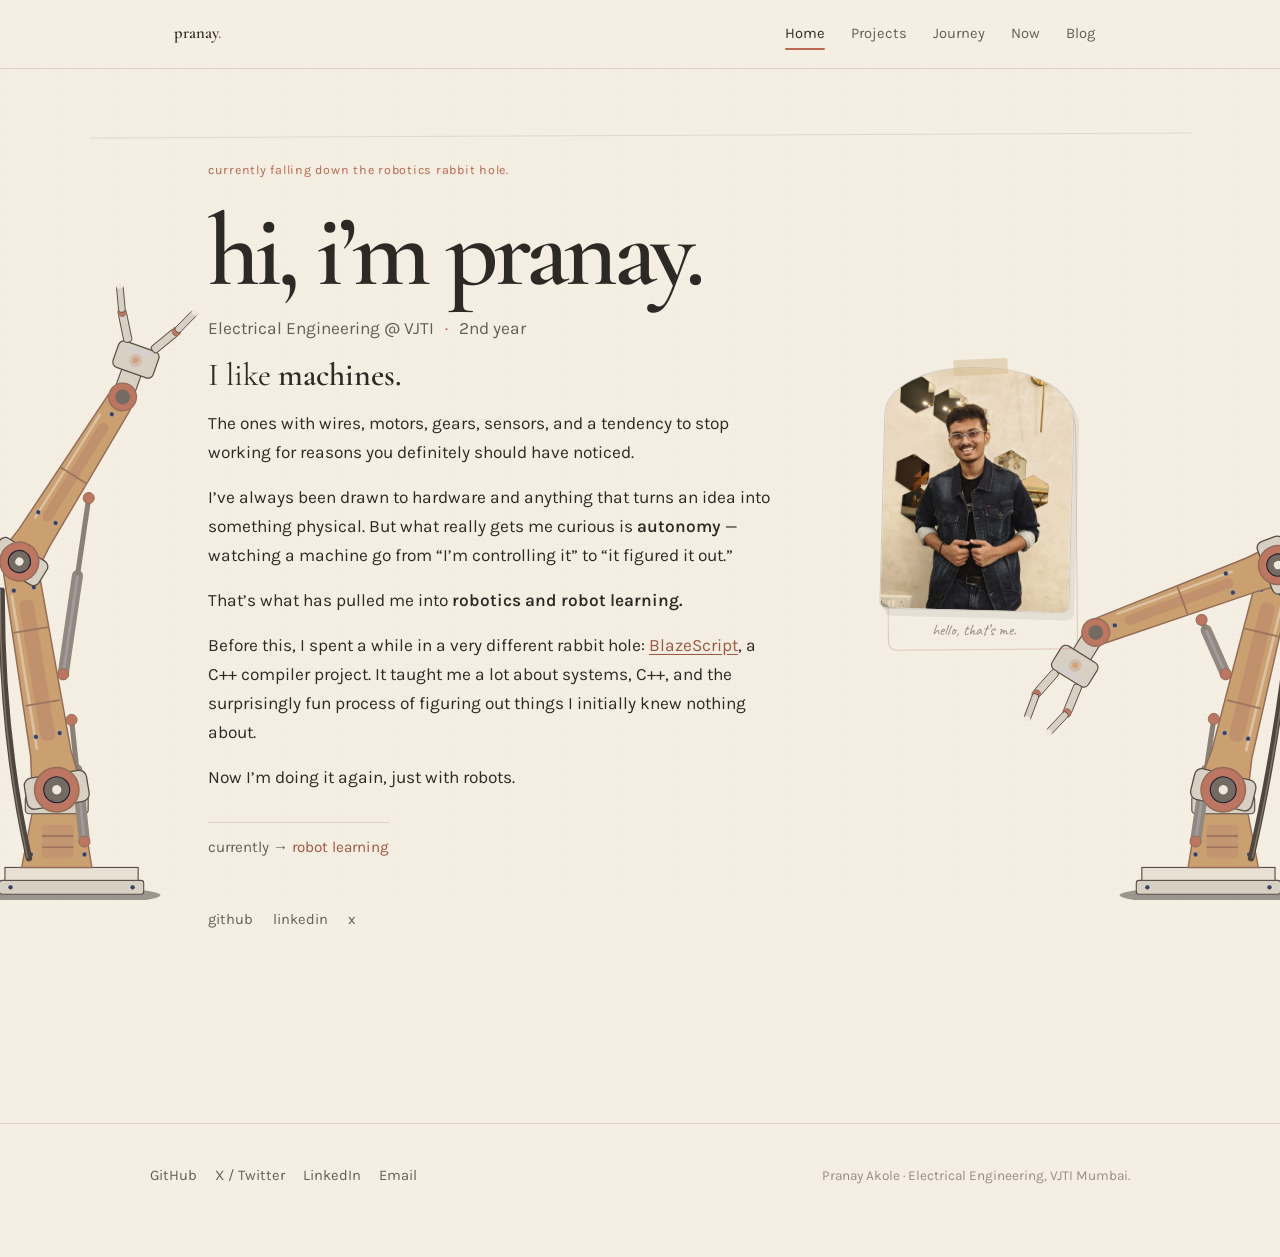
==== index.html @ 7e92f746 "Add portfolio website" ====
<!DOCTYPE html>
<html lang="en">
<head>
<meta charset="UTF-8">
<meta name="viewport" content="width=device-width, initial-scale=1.0">
<title>Pranay Akole — Electrical Engineering, VJTI</title>
<meta name="description" content="Pranay Akole — Electrical Engineering student at VJTI Mumbai, exploring robotics and robot learning.">
<link rel="preconnect" href="https://fonts.googleapis.com">
<link rel="preconnect" href="https://fonts.gstatic.com" crossorigin>
<link href="https://fonts.googleapis.com/css2?family=Cormorant+Garamond:wght@500;600;700&family=Karla:wght@400;500;600&family=Space+Mono:wght@400;500&family=Caveat:wght@500;600&display=swap" rel="stylesheet">
<link rel="stylesheet" href="css/style.css">
<meta name="theme-color" content="#f4eee3">
<link rel="icon" href="data:,">
</head>
<body class="home-page">

<header class="site-header">
  <div class="site-header__inner">
    <a class="brand" href="index.html">pranay<span class="dot">.</span></a>
    <button class="nav-toggle" aria-expanded="false" aria-label="Toggle navigation">menu</button>
    <nav class="nav">
      <a href="index.html" aria-current="page">Home</a>
      <a href="projects.html">Projects</a>
      <a href="journey.html">Journey</a>
      <a href="now.html">Now</a>
      <a href="blog.html">Blog</a>
    </nav>
  </div>
</header>

<main>

  <section class="garage">
    <div class="intro-card">
      <span class="intro-card__eyebrow">currently falling down the robotics rabbit hole.</span>
      <h1>hi, i’m pranay.</h1>
      <p class="intro-card__tags">Electrical Engineering @ VJTI <span class="sep">·</span> 2nd year</p>

      <div class="intro-layout">
        <div class="intro-card__copy">
        <p>I like <strong>machines.</strong></p>
        <p>The ones with wires, motors, gears, sensors, and a tendency to stop working for reasons you definitely should have noticed.</p>
        <p>I’ve always been drawn to hardware and anything that turns an idea into something physical. But what really gets me curious is <strong>autonomy</strong> — watching a machine go from “I’m controlling it” to “it figured it out.”</p>
        <p>That’s what has pulled me into <strong>robotics and robot learning.</strong></p>
        <p>Before this, I spent a while in a very different rabbit hole: <a href="projects.html">BlazeScript</a>, a C++ compiler project. It taught me a lot about systems, C++, and the surprisingly fun process of figuring out things I initially knew nothing about.</p>
        <p>Now I’m doing it again, just with robots.</p>
        </div>
        <figure class="intro-card__photo">
          <span class="photo-tape" aria-hidden="true"></span>
          <img src="assets/pranay.jpg" alt="Pranay Akole" loading="eager">
          <figcaption>hello, that’s me.</figcaption>
        </figure>
      </div>

      <p class="intro-card__now">currently → <a href="now.html">robot learning</a></p>

      <div class="intro-card__links">
        <a href="https://github.com/Pranayyy29" target="_blank" rel="noopener">github</a>
        <a href="https://www.linkedin.com/in/pranay-akole-59083a36a" target="_blank" rel="noopener">linkedin</a>
        <a href="https://x.com/Pranomaly29" target="_blank" rel="noopener">x</a>
      </div>
    </div>
  </section>

</main>

<footer class="site-footer">
  <div class="site-footer__inner">
    <div class="footer-links">
      <a href="https://github.com/Pranayyy29" target="_blank" rel="noopener">GitHub</a>
      <a href="https://x.com/Pranomaly29" target="_blank" rel="noopener">X / Twitter</a>
      <a href="https://www.linkedin.com/in/pranay-akole-59083a36a" target="_blank" rel="noopener">LinkedIn</a>
      <a href="mailto:pranayakole333@gmail.com">Email</a>
          </div>
    <p class="footer-note">Pranay Akole &middot; Electrical Engineering, VJTI Mumbai.</p>
  </div>
</footer>

<script src="js/garage.js"></script>
<script src="js/script.js"></script>
</body>
</html>
---- css/style.css ----
/* =========================================================
   pranay akole — engineering notebook
   Design tokens
   ========================================================= */

/* Midnight-blue garage theme. Token names kept from the original
   notebook theme so every component below still works. To retune the
   whole site, change the values in this block only. */
 :root {
  color-scheme: light;
  --paper: #f4eee3;
  --paper-raised: #f8f3e9;
  --paper-deep: #ebe2d3;
  --ink: #2d2925;
  --ink-soft: #655e56;
  --ink-faint: #968d82;
  --line: #ddd3c4;
  --line-strong: #c9bdab;
  --accent: #b96750;
  --accent-deep: #9f5743;
  --accent-tint: #ead8cf;
  --accent-warm: #73816d;
  --font-display: "Cormorant Garamond", "Iowan Old Style", Georgia, serif;
  --font-body: "Karla", -apple-system, BlinkMacSystemFont, "Segoe UI", sans-serif;
  --font-mono: "Space Mono", ui-monospace, SFMono-Regular, Menlo, monospace;
  --font-hand: "Caveat", cursive;
  --radius: 2px;
  --content-width: 760px;
  --wide-width: 980px;
}

/* =========================================================
   Reset & base
   ========================================================= */

* { box-sizing: border-box; }

html {
  -webkit-text-size-adjust: 100%;
  scroll-behavior: smooth;
}

@media (prefers-reduced-motion: reduce) {
  html { scroll-behavior: auto; }
  *, *::before, *::after {
    animation-duration: 0.001ms !important;
    animation-iteration-count: 1 !important;
    transition-duration: 0.001ms !important;
    scroll-behavior: auto !important;
  }
}

body {
  margin: 0;
  background: var(--paper);
  color: var(--ink);
  font-family: var(--font-body);
  font-size: 17px;
  line-height: 1.6;
  -webkit-font-smoothing: antialiased;
}

img { max-width: 100%; display: block; }

a {
  color: var(--accent-deep);
  text-decoration-thickness: 1px;
  text-underline-offset: 3px;
}
a:hover { color: var(--accent); }

:focus-visible {
  outline: 2px solid var(--accent);
  outline-offset: 3px;
}

h1, h2, h3, h4 {
  font-family: var(--font-display);
  font-weight: 600;
  line-height: 1.15;
  margin: 0 0 0.5em;
  color: var(--ink);
}

p { margin: 0 0 1.1em; }

.wrap {
  max-width: var(--content-width);
  margin: 0 auto;
  padding: 0 24px;
}
.wrap--wide { max-width: var(--wide-width); }

/* =========================================================
   Site header / nav
   ========================================================= */

.site-header {
  border-bottom: 1px solid var(--line);
  background: rgba(244, 238, 227, 0.94);
  position: sticky;
  top: 0;
  z-index: 40;
}

.site-header__inner {
  max-width: var(--wide-width);
  margin: 0 auto;
  padding: 16px 24px;
  display: flex;
  align-items: center;
  justify-content: space-between;
  gap: 24px;
}

.brand {
  font-family: var(--font-display);
  font-weight: 600;
  font-size: 1.05rem;
  color: var(--ink);
  text-decoration: none;
  white-space: nowrap;
}
.brand:hover { color: var(--ink); }
.brand .dot { color: var(--accent); }

.nav {
  display: flex;
  gap: 4px;
  align-items: center;
  flex-wrap: wrap;
}

.nav a {
  color: var(--ink-soft);
  text-decoration: none;
  font-size: 0.92rem;
  padding: 6px 11px;
  border-radius: var(--radius);
  position: relative;
}

.nav a:hover { color: var(--ink); }

.nav a[aria-current="page"] {
  color: var(--ink);
}
.nav a[aria-current="page"]::after {
  content: "";
  position: absolute;
  left: 11px;
  right: 11px;
  bottom: 2px;
  height: 2px;
  background: var(--accent);
  border-radius: 2px;
}

.nav-toggle {
  display: none;
  background: none;
  border: 1px solid var(--line-strong);
  border-radius: var(--radius);
  padding: 6px 10px;
  font-family: var(--font-mono);
  font-size: 0.85rem;
  color: var(--ink);
  cursor: pointer;
}

@media (max-width: 640px) {
  .nav-toggle { display: inline-block; }
  .nav {
    display: none;
    flex-direction: column;
    align-items: flex-start;
    width: 100%;
    padding-top: 10px;
  }
  .nav.is-open { display: flex; }
  .site-header__inner { flex-wrap: wrap; }
}

/* =========================================================
   Footer
   ========================================================= */

.site-footer {
  border-top: 1px solid var(--line);
  margin-top: 96px;
  padding: 40px 24px 56px;
}

.site-footer__inner {
  max-width: var(--wide-width);
  margin: 0 auto;
  display: flex;
  flex-wrap: wrap;
  justify-content: space-between;
  gap: 24px;
  align-items: baseline;
}

.footer-links {
  display: flex;
  gap: 18px;
  flex-wrap: wrap;
}
.footer-links a {
  color: var(--ink-soft);
  text-decoration: none;
  font-size: 0.92rem;
}
.footer-links a:hover { color: var(--accent-deep); text-decoration: underline; }

.footer-note {
  color: var(--ink-faint);
  font-size: 0.85rem;
  max-width: 40ch;
}

/* =========================================================
   Home — quiet, editorial, personal
   ========================================================= */
.garage {
  position: relative;
  min-height: calc(100vh - 68px);
  padding: 74px 24px 70px;
  display: flex;
  align-items: center;
  justify-content: center;
}

.intro-card {
  position: relative;
  width: min(100%, 900px);
  background: transparent;
  border: 0;
  border-radius: 0;
  padding: 12px 18px 24px;
  box-shadow: none;
}

.intro-card::before { display: none; }

.intro-card__eyebrow {
  font-family: var(--font-body);
  font-size: 0.78rem;
  letter-spacing: 0.06em;
  text-transform: lowercase;
  color: var(--accent);
  display: inline-block;
  margin-bottom: 12px;
}

.intro-card h1 {
  font-size: clamp(4rem, 8vw, 6.8rem);
  font-weight: 600;
  letter-spacing: -0.045em;
  margin: 0 0 4px;
}

.intro-card__tags {
  color: var(--ink-soft);
  font-size: 0.95rem;
  margin-bottom: 38px;
}
.intro-card__tags .sep { color: var(--accent); margin: 0 7px; }

.intro-card__copy { max-width: 58ch; }
/* Home portrait — intentionally feels like a real photo pinned into a notebook. */
.intro-layout {
  display: grid;
  grid-template-columns: minmax(0, 1fr) 190px;
  gap: 34px;
  align-items: start;
}

.intro-card__photo {
  position: relative;
  margin: 8px 0 0;
  width: 190px;
  transform: rotate(1.5deg);
}
.intro-card__photo img {
  width: 190px;
  height: 244px;
  object-fit: cover;
  object-position: center 28%;
  border: 1px solid rgba(45, 41, 37, .18);
  border-radius: 48% 48% 4% 4% / 20% 20% 3% 3%;
  box-shadow: 5px 7px 0 rgba(45, 41, 37, .07);
  filter: saturate(.92) contrast(.98);
}

.intro-card__photo::after {
  content: "";
  position: absolute;
  inset: 7px -5px -6px 5px;
  border: 1px solid rgba(185, 103, 80, .28);
  border-radius: 50% 44% 3% 5% / 18% 21% 4% 3%;
  z-index: -1;
  transform: rotate(-2deg);
}

.photo-tape {
  position: absolute;
  width: 54px;
  height: 16px;
  top: -8px;
  left: 68px;
  background: rgba(215, 191, 145, .52);
  transform: rotate(-4deg);
  z-index: 2;
}

.intro-card__photo figcaption {
  font-family: var(--font-hand);
  color: var(--ink-faint);
  font-size: 1rem;
  text-align: center;
  margin-top: 7px;
  transform: rotate(-1deg);
}

.intro-card p {
  font-size: 1.08rem;
  line-height: 1.68;
  margin-bottom: 0.92em;
}
.intro-card__copy p:first-child {
  font-family: var(--font-display);
  font-size: 2rem;
  line-height: 1;
  margin-bottom: 0.55em;
}
.intro-card__copy strong { font-weight: 600; color: var(--ink); }
.intro-card__copy a { color: var(--accent-deep); text-decoration: underline; text-underline-offset: 3px; }
.intro-card__closing {
  font-family: var(--font-display);
  font-size: 1.65rem !important;
  margin-top: 22px;
  color: var(--ink);
}

.intro-card__now {
  display: inline-block;
  margin-top: 14px;
  padding-top: 12px;
  border-top: 1px solid var(--line);
  color: var(--ink-soft);
  font-size: 0.95rem !important;
}
.intro-card__now a { color: var(--accent-deep); text-decoration: none; }
.intro-card__now a:hover { text-decoration: underline; }

.intro-card__links {
  margin-top: 34px;
  display: flex;
  gap: 20px;
  flex-wrap: wrap;
  font-size: 0.92rem;
}
.intro-card__links a {
  color: var(--ink-soft);
  text-decoration: none;
  border-bottom: 1px solid transparent;
}
.intro-card__links a:hover { color: var(--accent-deep); border-color: var(--accent-deep); }

@media (max-width: 760px) {
  .intro-layout { grid-template-columns: 1fr; gap: 22px; }
  .intro-card__photo { order: -1; width: 150px; margin: 0 0 4px 6px; }
  .intro-card__photo img { width: 150px; height: 190px; }
  .photo-tape { left: 52px; }
}

@media (max-width: 640px) {
  .garage { min-height: auto; padding: 54px 18px 50px; align-items: flex-start; }
  .intro-card { padding: 8px 4px 18px; }
  .intro-card h1 { font-size: clamp(3.7rem, 18vw, 5rem); }
  .intro-card__tags { margin-bottom: 30px; }
  .intro-card p { font-size: 1.03rem; }
}

/* =========================================================
   Buttons
   ========================================================= */

.btn {
  display: inline-flex;
  align-items: center;
  gap: 8px;
  font-family: var(--font-body);
  font-size: 0.94rem;
  padding: 10px 18px;
  border-radius: var(--radius);
  text-decoration: none;
  border: 1px solid var(--ink);
  color: var(--ink);
  transition: transform 0.15s ease, background 0.15s ease, color 0.15s ease;
}
.btn:hover { background: var(--ink); color: var(--paper); transform: translateY(-1px); }

.btn--accent {
  border-color: var(--accent-deep);
  background: var(--accent);
  color: #f8f3e9;
}
.btn--accent:hover { background: var(--accent-deep); color: #f8f3e9; }

/* =========================================================
   Sections
   ========================================================= */

.section {
  padding: 64px 0;
}
.section + .section { border-top: 1px solid var(--line); }

.section__label {
  font-family: var(--font-mono);
  font-size: 0.78rem;
  letter-spacing: 0.04em;
  color: var(--accent-deep);
  margin-bottom: 10px;
}

.section h2 {
  font-size: clamp(1.7rem, 3.4vw, 2.3rem);
  margin-bottom: 0.6em;
}

.lede {
  font-size: 1.12rem;
  color: var(--ink-soft);
  max-width: 62ch;
}

/* =========================================================
   Page header (non-home pages)
   ========================================================= */

.page-head {
  padding: 60px 0 40px;
}
.page-head__kicker {
  font-family: var(--font-hand);
  font-size: 1.25rem;
  color: var(--accent-deep);
  transform: rotate(-1deg);
  display: inline-block;
}
.page-head h1 {
  font-size: clamp(2.1rem, 5vw, 3rem);
}
.page-head .lede { margin-top: 8px; }

/* =========================================================
   Cards / project blocks
   ========================================================= */

.card {
  background: var(--paper-raised);
  border: 1px solid var(--line);
  border-radius: var(--radius);
  padding: 28px 30px;
}

.project {
  border: 1px solid var(--line);
  border-radius: var(--radius);
  padding: 32px 34px;
  margin-bottom: 28px;
  background: var(--paper-raised);
  position: relative;
}

.project-list {
  list-style: none;
  margin: 0;
  padding: 0;
}

.project__num {
  font-family: var(--font-mono);
  font-size: 0.82rem;
  color: var(--ink-faint);
  position: absolute;
  top: 30px;
  right: 34px;
}

.project__meta {
  display: flex;
  flex-wrap: wrap;
  gap: 8px;
  margin-bottom: 14px;
}

.tag {
  font-family: var(--font-mono);
  font-size: 0.74rem;
  padding: 3px 9px;
  border: 1px solid var(--line-strong);
  border-radius: 999px;
  color: var(--ink-soft);
  background: var(--paper);
}

.project h3 {
  font-size: 1.5rem;
  margin-bottom: 0.35em;
}

.project__role {
  color: var(--ink-soft);
  font-size: 0.95rem;
  margin-bottom: 14px;
}

.project ul {
  margin: 0 0 16px;
  padding-left: 1.2em;
}
.project li { margin-bottom: 6px; }

.project__links {
  display: flex;
  gap: 16px;
  flex-wrap: wrap;
  font-size: 0.92rem;
}
.project__links a {
  color: var(--accent-deep);
  text-decoration: none;
  border-bottom: 1px solid var(--line-strong);
}
.project__links a:hover { border-color: var(--accent-deep); }

.status {
  font-family: var(--font-mono);
  font-size: 0.74rem;
  color: var(--ink-faint);
  display: inline-flex;
  align-items: center;
  gap: 6px;
}
.status::before {
  content: "";
  width: 7px;
  height: 7px;
  border-radius: 50%;
  background: var(--ink-faint);
}
.status--live::before { background: var(--accent); }
.status--progress::before { background: var(--accent-warm); }

.note-line {
  color: var(--ink-faint);
  font-size: 0.92rem;
  font-style: italic;
}

.future-grid {
  display: grid;
  grid-template-columns: repeat(auto-fit, minmax(240px, 1fr));
  gap: 20px;
  margin-top: 8px;
}

.future-card {
  border: 1px dashed var(--line-strong);
  border-radius: var(--radius);
  padding: 22px 22px;
  background: transparent;
}
.future-card h4 {
  font-size: 1.05rem;
  margin-bottom: 6px;
}
.future-card p {
  color: var(--ink-soft);
  font-size: 0.94rem;
  margin-bottom: 8px;
}

/* =========================================================
   Timeline (journey)
   ========================================================= */

.timeline {
  position: relative;
  margin-top: 20px;
  padding-left: 28px;
  border-left: 2px solid var(--line-strong);
}

.timeline__year {
  position: relative;
  margin-bottom: 44px;
}
.timeline__year:last-child { margin-bottom: 0; }

.timeline__year::before {
  content: "";
  position: absolute;
  left: -33px;
  top: 4px;
  width: 12px;
  height: 12px;
  border-radius: 50%;
  background: var(--paper);
  border: 2px solid var(--accent);
}

.timeline__year--now::before {
  background: var(--accent);
}

.timeline__label {
  font-family: var(--font-mono);
  font-size: 0.82rem;
  color: var(--accent-deep);
  margin-bottom: 8px;
}

.timeline__items {
  list-style: none;
  margin: 0;
  padding: 0;
}
.timeline__items li {
  padding: 3px 0;
  color: var(--ink);
}
.timeline__items li .muted {
  color: var(--ink-faint);
}

/* =========================================================
   Now / currently
   ========================================================= */

.now-item {
  border-bottom: 1px solid var(--line);
  padding: 26px 0;
}
.now-item:first-of-type { padding-top: 0; }
.now-item h3 {
  font-size: 1.25rem;
  margin-bottom: 6px;
}
.now-item p { color: var(--ink-soft); margin-bottom: 0; }
.now-item .tag { margin-bottom: 10px; display: inline-block; }

/* =========================================================
   Writing / blog list
   ========================================================= */

.post-row {
  display: flex;
  justify-content: space-between;
  gap: 20px;
  padding: 20px 0;
  border-bottom: 1px solid var(--line);
  text-decoration: none;
  color: inherit;
}
.post-row:hover .post-row__title { color: var(--accent-deep); }
.post-row__title {
  font-family: var(--font-display);
  font-size: 1.15rem;
  font-weight: 600;
  color: var(--ink);
}
.post-row__excerpt {
  color: var(--ink-soft);
  font-size: 0.92rem;
  margin-top: 4px;
}
.post-row__meta {
  font-family: var(--font-mono);
  font-size: 0.78rem;
  color: var(--ink-faint);
  white-space: nowrap;
  padding-top: 3px;
}

.post-body {
  max-width: 68ch;
}
.post-body h2 { margin-top: 1.6em; }
.post-body p, .post-body li { font-size: 1.05rem; }
.post-body pre {
  background: var(--paper-deep);
  border: 1px solid var(--line);
  border-radius: var(--radius);
  padding: 16px 18px;
  overflow-x: auto;
  font-family: var(--font-mono);
  font-size: 0.88rem;
}

/* =========================================================
   About page
   ========================================================= */

.about-lead {
  font-size: 1.25rem;
  font-family: var(--font-display);
  font-weight: 500;
  max-width: 34ch;
  margin-bottom: 1em;
}

.trait-list {
  display: flex;
  flex-wrap: wrap;
  gap: 10px;
  margin: 20px 0 0;
  padding: 0;
  list-style: none;
}
.trait-list li {
  font-family: var(--font-mono);
  font-size: 0.82rem;
  border: 1px solid var(--line-strong);
  padding: 5px 11px;
  border-radius: var(--radius);
  color: var(--ink-soft);
}

/* =========================================================
   Contact / closing
   ========================================================= */

.closing {
  text-align: left;
}
.closing h2 { font-size: clamp(2rem, 4.5vw, 2.8rem); max-width: 16ch; }

/* =========================================================
   Doodle / sketch elements
   ========================================================= */

.sketch { color: var(--ink-faint); }
.sketch path, .sketch line, .sketch circle, .sketch polyline {
  stroke: var(--accent-deep);
}

.draw-path {
  stroke-dasharray: 340;
  stroke-dashoffset: 340;
}
@media (prefers-reduced-motion: no-preference) {
  .draw-path.is-drawn {
    animation: draw 1.4s ease forwards 0.2s;
  }
}
.draw-path.is-drawn { stroke-dashoffset: 0; }
@keyframes draw {
  to { stroke-dashoffset: 0; }
}

/* =========================================================
   Utility
   ========================================================= */

.mt-0 { margin-top: 0; }
.text-ink-soft { color: var(--ink-soft); }
.visually-hidden {
  position: absolute;
  width: 1px; height: 1px;
  overflow: hidden;
  clip: rect(0 0 0 0);
  white-space: nowrap;
}

/* =========================================================
   Sketch workshop scene — two interactive hand-drawn robot arms
   ========================================================= */
main, .site-footer { position: relative; z-index: 2; }

.garage-scene {
  position: fixed;
  inset: 0;
  z-index: 0;
  overflow: hidden;
  pointer-events: none;
  background: var(--paper);
}

.garage-scene::before {
  content: "";
  position: absolute;
  inset: 0;
  opacity: .24;
  background-image:
    repeating-linear-gradient(0deg, rgba(65,55,45,.035) 0 1px, transparent 1px 5px),
    repeating-linear-gradient(90deg, rgba(65,55,45,.025) 0 1px, transparent 1px 7px);
}

.garage-wall { position: absolute; inset: 0; }
.garage-wall::after {
  content: "";
  position: absolute;
  left: 7%; right: 7%; top: 15%;
  border-top: 1px solid rgba(90,78,64,.13);
  transform: rotate(-.25deg);
}

.garage-monitor { display: none; }
.garage-floor { display: none; }

.garage-arm {
  position: absolute;
  bottom: -10px;
  height: min(86vh, 790px);
  width: clamp(190px, calc((100vw - 760px) / 2 + 110px), 390px);
  pointer-events: auto;
  cursor: pointer;
  opacity: .92;
  transition: opacity .25s ease, transform .25s ease;
}
.garage-arm:hover { opacity: 1; }
.garage-arm.arm-tapped { animation: armTap .28s ease-out; }
@keyframes armTap { 0% { margin-top: 0; } 45% { margin-top: -6px; } 100% { margin-top: 0; } }
.garage-arm svg { width: 100%; height: 100%; display: block; overflow: visible; }
.garage-arm--left { left: -8px; }
.garage-arm--right { right: -8px; transform: scaleX(-1); }
.garage-arm--right:hover { transform: scaleX(-1) translateY(-2px); }

/* The arm is intentionally flat and slightly imperfect: ink outlines,
   paper-coloured metal, muted terracotta joints, no glossy 3D shading. */
.garage-arm svg .sketch-line { vector-effect: non-scaling-stroke; }

.arm-led { animation: none; }

@media (max-width: 1100px) {
  .garage-arm { opacity: .28; width: 210px; height: 70vh; }
}
@media (max-width: 760px) {
  .garage-arm { opacity: .18; width: 145px; height: 52vh; bottom: -8px; }
  .garage-arm--left { left: -38px; }
  .garage-arm--right { right: -38px; }
}
@media (max-width: 520px) {
  .garage-arm { display: none; }
}
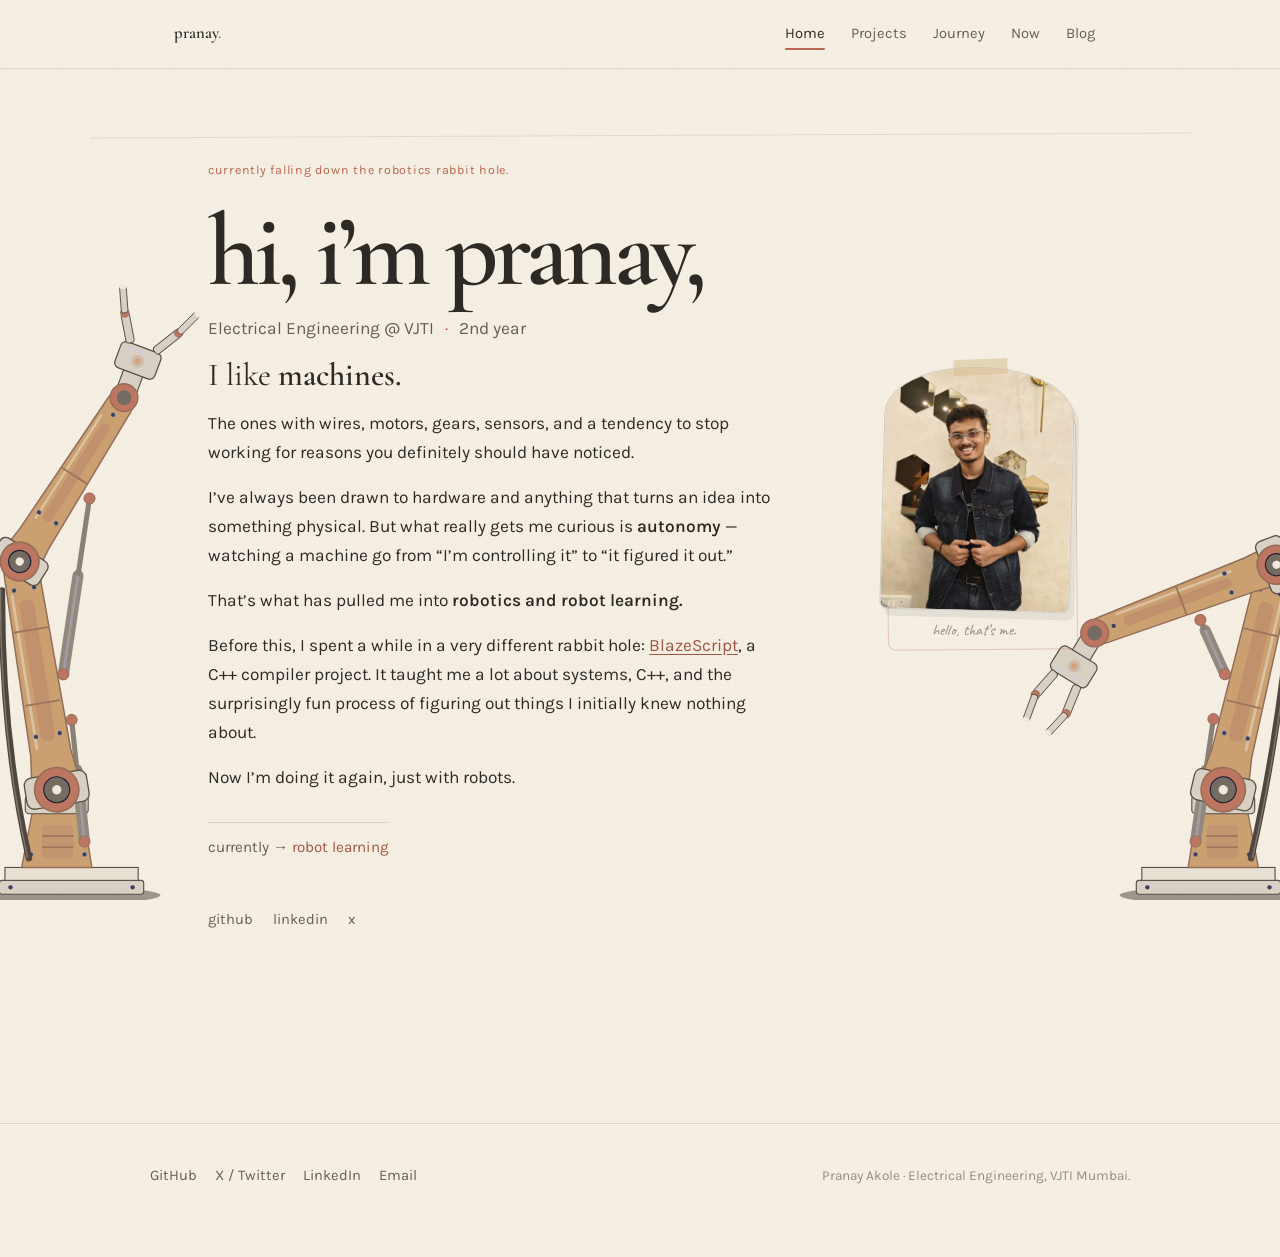
==== commit 8a79a1de: "Update index.html" ====
--- a/index.html
+++ b/index.html
@@ -33,7 +33,7 @@
   <section class="garage">
     <div class="intro-card">
       <span class="intro-card__eyebrow">currently falling down the robotics rabbit hole.</span>
-      <h1>hi, i’m pranay.</h1>
+      <h1>hi, i’m pranay,</h1>
       <p class="intro-card__tags">Electrical Engineering @ VJTI <span class="sep">·</span> 2nd year</p>
 
       <div class="intro-layout">
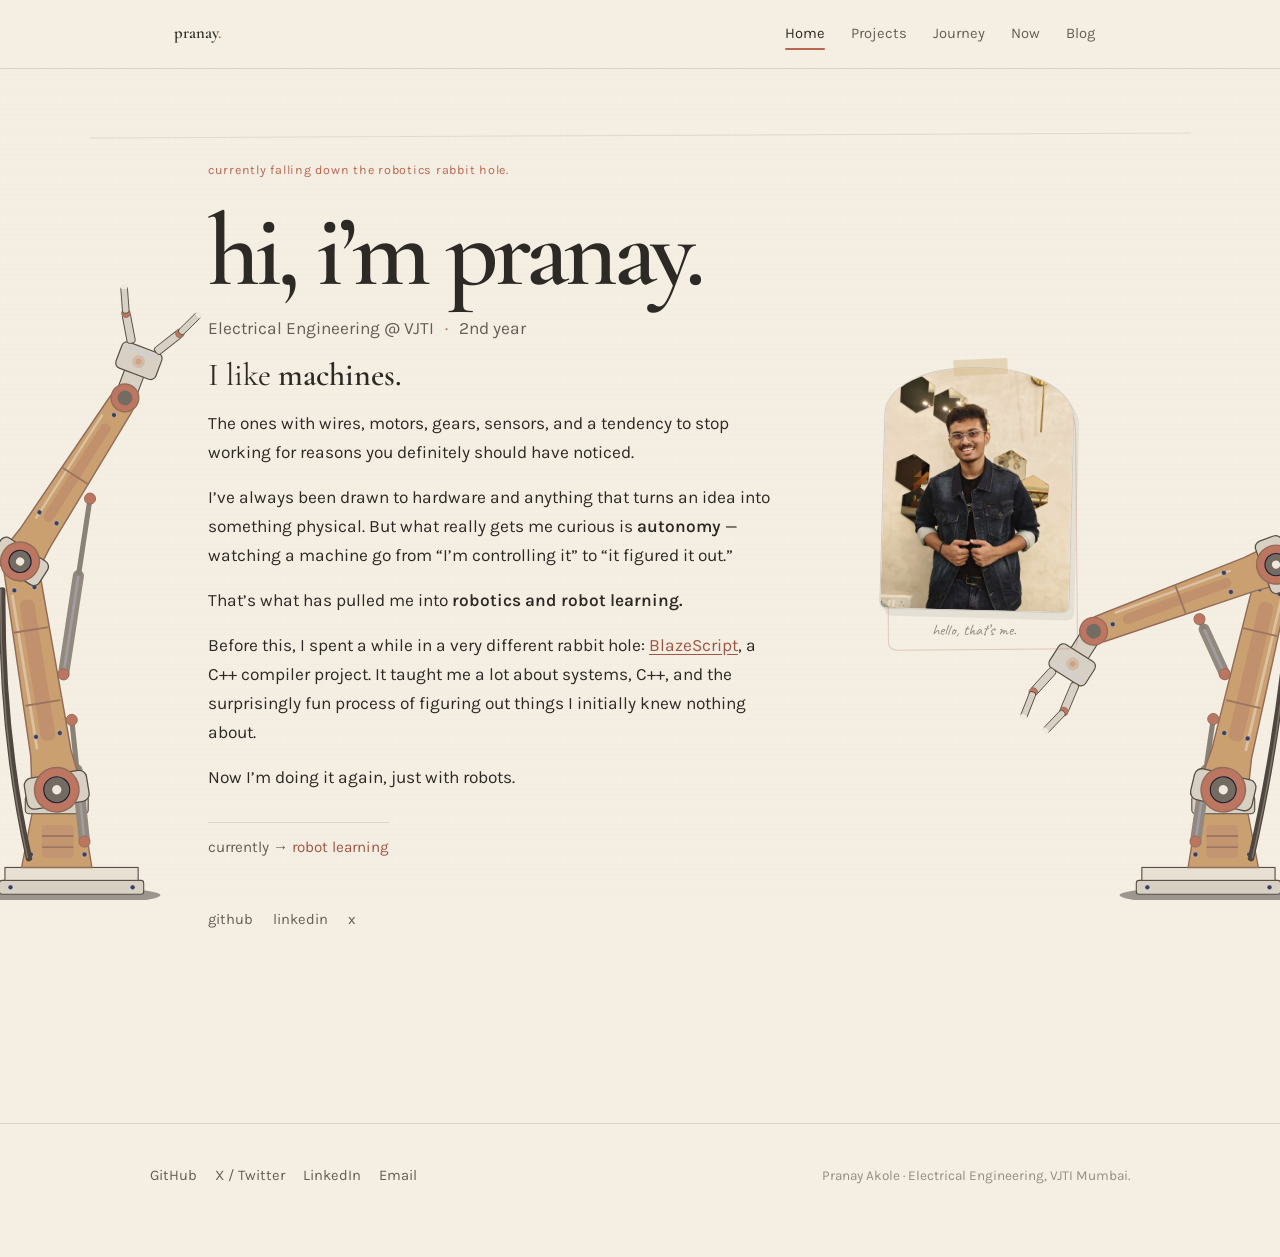
==== commit e45fb9e8: "Add files via upload" ====
--- a/index.html
+++ b/index.html
@@ -33,7 +33,7 @@
   <section class="garage">
     <div class="intro-card">
       <span class="intro-card__eyebrow">currently falling down the robotics rabbit hole.</span>
-      <h1>hi, i’m pranay,</h1>
+      <h1>hi, i’m pranay.</h1>
       <p class="intro-card__tags">Electrical Engineering @ VJTI <span class="sep">·</span> 2nd year</p>
 
       <div class="intro-layout">
--- a/css/style.css
+++ b/css/style.css
@@ -848,3 +848,28 @@
 @media (max-width: 520px) {
   .garage-arm { display: none; }
 }
+
+/* SRA VJTI link */
+.sra-link {
+  display: inline-flex;
+  align-items: center;
+  justify-content: center;
+  margin-left: 12px;
+  line-height: 0;
+}
+.sra-link img {
+  width: 26px;
+  height: 26px;
+  object-fit: contain;
+  display: block;
+  opacity: .78;
+  transition: opacity .2s ease, transform .2s ease;
+}
+.sra-link:hover img {
+  opacity: 1;
+  transform: rotate(-3deg) scale(1.06);
+}
+@media (max-width: 520px) {
+  .sra-link { margin-left: 8px; }
+  .sra-link img { width: 23px; height: 23px; }
+}
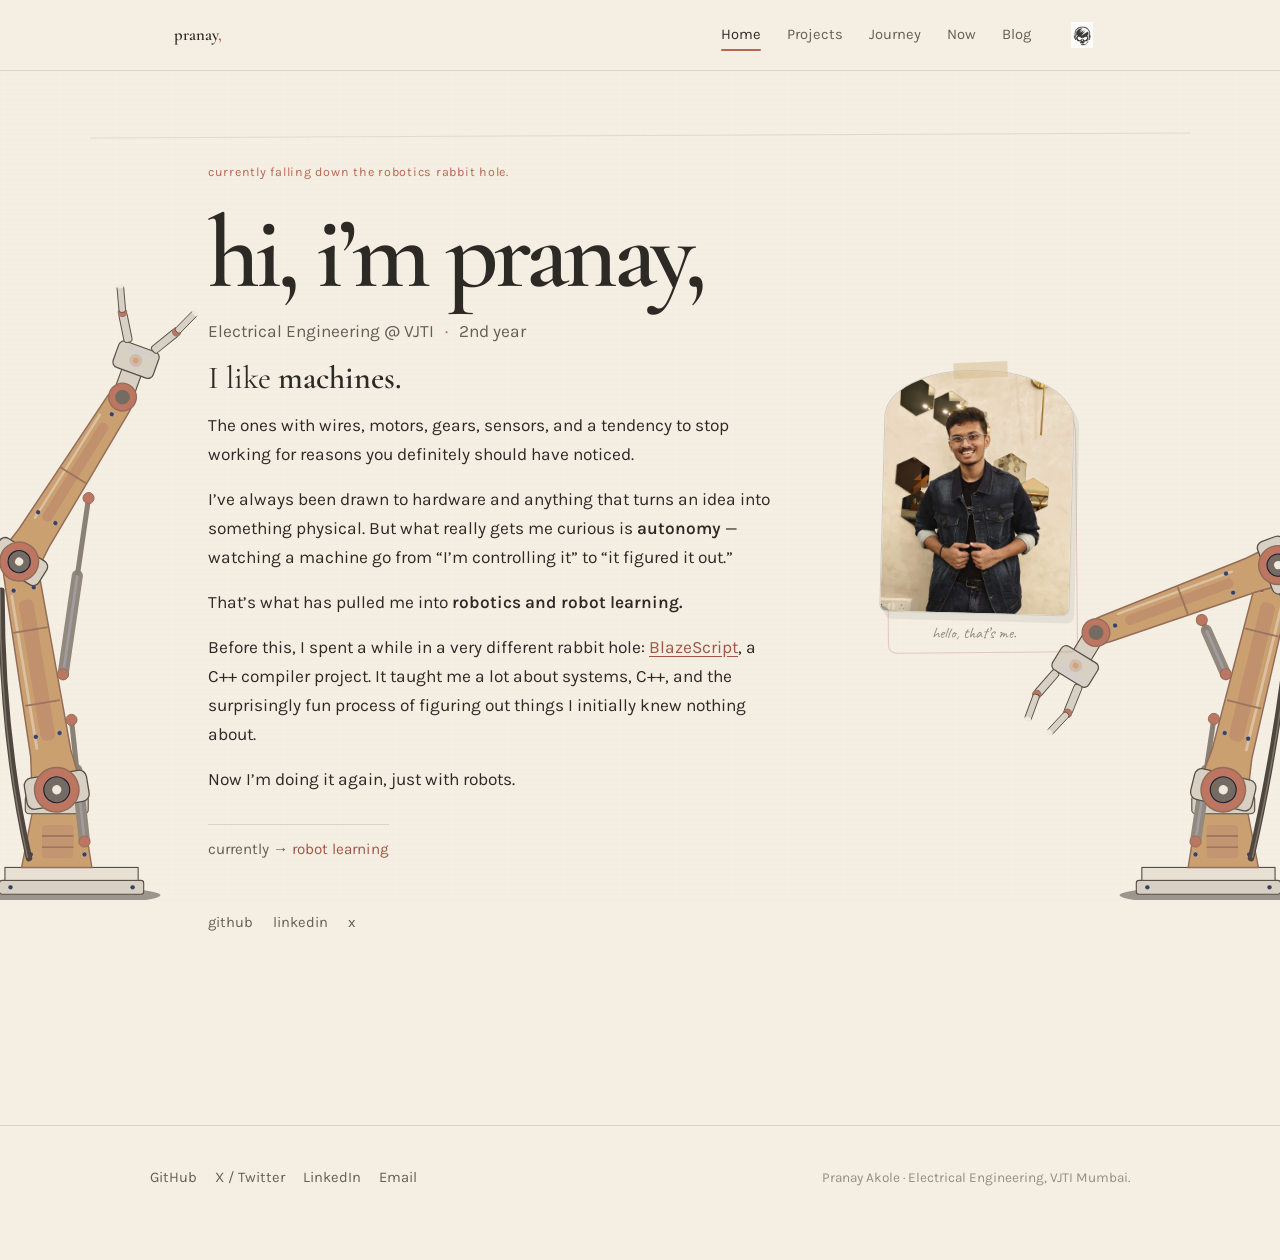
==== commit f5ac4969: "Add files via upload" ====
--- a/index.html
+++ b/index.html
@@ -16,7 +16,7 @@
 
 <header class="site-header">
   <div class="site-header__inner">
-    <a class="brand" href="index.html">pranay<span class="dot">.</span></a>
+    <a class="brand" href="index.html">pranay<span class="dot">,</span></a>
     <button class="nav-toggle" aria-expanded="false" aria-label="Toggle navigation">menu</button>
     <nav class="nav">
       <a href="index.html" aria-current="page">Home</a>
@@ -24,6 +24,9 @@
       <a href="journey.html">Journey</a>
       <a href="now.html">Now</a>
       <a href="blog.html">Blog</a>
+      <a class="sra-link" href="https://sravjti.in/" target="_blank" rel="noopener" aria-label="Society of Robotics and Automation, VJTI">
+        <img src="assets/sra-logo.png" alt="SRA VJTI">
+      </a>
     </nav>
   </div>
 </header>
@@ -33,7 +36,7 @@
   <section class="garage">
     <div class="intro-card">
       <span class="intro-card__eyebrow">currently falling down the robotics rabbit hole.</span>
-      <h1>hi, i’m pranay.</h1>
+      <h1>hi, i’m pranay,</h1>
       <p class="intro-card__tags">Electrical Engineering @ VJTI <span class="sep">·</span> 2nd year</p>
 
       <div class="intro-layout">
--- a/css/style.css
+++ b/css/style.css
@@ -849,7 +849,7 @@
   .garage-arm { display: none; }
 }
 
-/* SRA VJTI link */
+/* Society of Robotics and Automation (VJTI) */
 .sra-link {
   display: inline-flex;
   align-items: center;
@@ -862,7 +862,7 @@
   height: 26px;
   object-fit: contain;
   display: block;
-  opacity: .78;
+  opacity: .8;
   transition: opacity .2s ease, transform .2s ease;
 }
 .sra-link:hover img {
